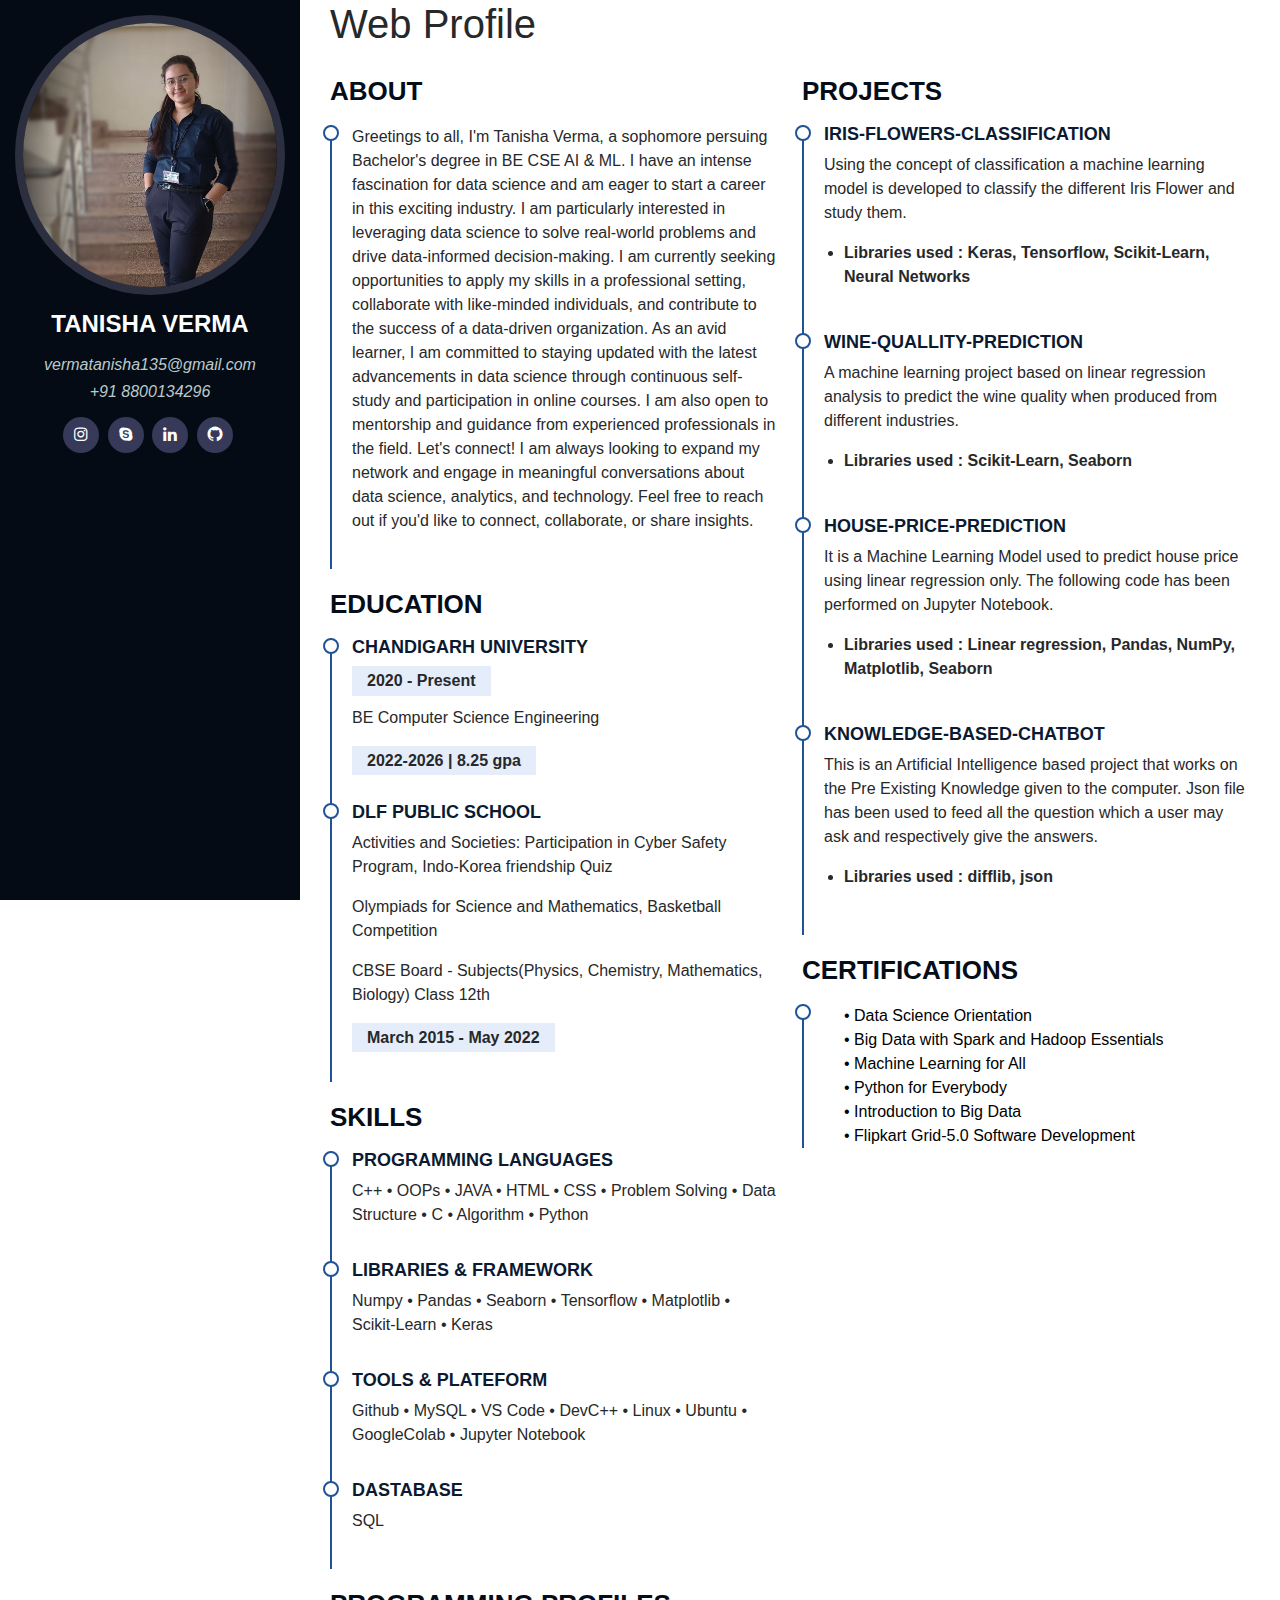
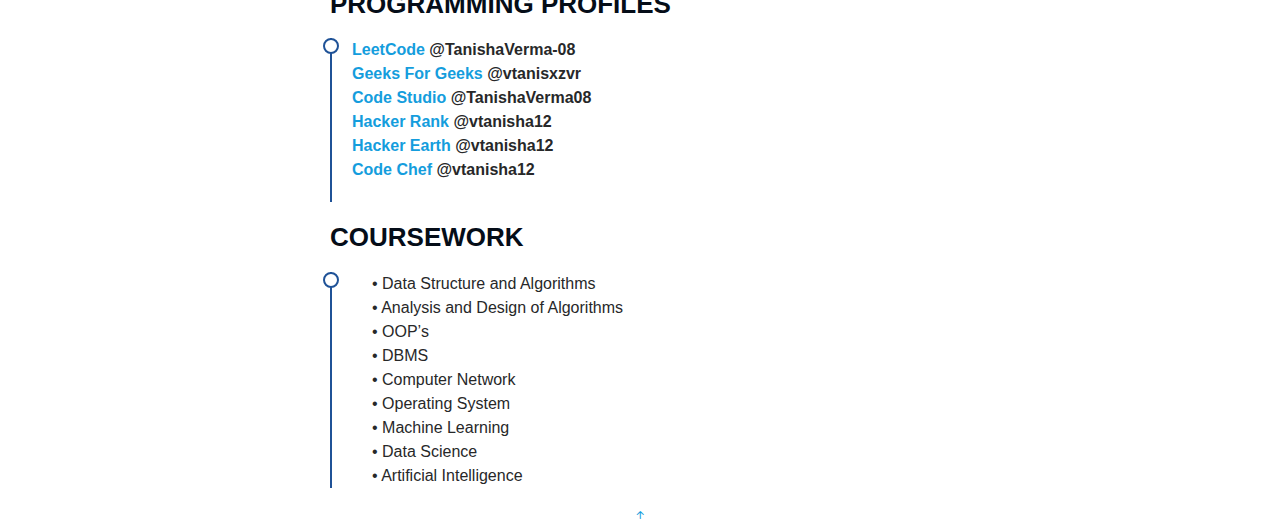
==== index.html @ 8ea4b79a "Update and rename ResumeNew.html to index.html" ====
<!DOCTYPE html>
<html oncontextmenu="return false" lang="en">

<head>
  <meta charset="utf-8">
  <meta content="width=device-width, initial-scale=1.0" name="viewport">

  <meta content="" name="description">
  <meta content="" name="keywords">

  
  <!-- <link rel="icon" href="D:\Programming Languages\VS Code\assets\img\logo.jpg"> -->

  <!-- Favicons -->
  <!-- <link href="D:\Programming Languages\VS Code\assets\img\apple-touch-icon.png" rel="apple-touch-icon"> -->

  <!-- Google Fonts -->
<!-- <link href="https://fonts.googleapis.com/css?family=Open+Sans:300,300i,400,400i,600,600i,700,700i|Raleway:300,300i,400,400i,500,500i,600,600i,700,700i|Poppins:300,300i,400,400i,500,500i,600,600i,700,700i" rel="stylesheet"> -->

<!-- Vendor CSS Files -->
<link href="vendor\aos" rel="stylesheet">
<link href="vendor\bootstrap\css\bootstrap.min.css" rel="stylesheet">
<link href="vendor\bootstrap-icons\bootstrap-icons.css" rel="stylesheet">
<link href="vendor\boxicons\css\boxicons.min.css" rel="stylesheet">
<link href="vendor\glightbox\css\glightbox.min.css" rel="stylesheet">
<link href="vendor\swiper\swiper-bundle.min.css" rel="stylesheet">


<!-- Template Main CSS File -->
<link href="ResumeStyle.css" rel="stylesheet"> 

</head>

<body>

   <!-- ======= Header ======= -->
   <header id="header">
    <div class="d-flex flex-column">
      <div class="profile">
        <img src="profile_img_2.jpg" alt="" class="img-fluid rounded-circle">
        <h1 class="text-light"><a href="ResumeNew.html">TANISHA VERMA</a></h1>
        <p>
          <i>
          <h6 style="color:rgb(188, 201, 203); text-align: center;"> vermatanisha135@gmail.com</h6>
          <h6 style="color:rgb(188, 201, 203); text-align: center;">+91 8800134296</h6>
          </i>
        </p>
        <div class="social-links mt-3 text-center">
          <a href="https://www.instagram.com/tiyaverma_2108/" class="instagram"><i class="bx bxl-instagram"></i></a>
          <a href="https://join.skype.com/invite/qaCmf4IYceJW" class="google-plus"><i class="bx bxl-skype"></i></a>
          <a href="https://www.linkedin.com/in/tanisha-verma08" class="linkedin"><i class="bx bxl-linkedin"></i></a>
          <a href="https://github.com/TanishaVerma-08" class="Github"><i class='bx bxl-github'></i></a>
        </div>
      </div>

      <nav id="navbar" class="nav-menu navbar">
      </nav><!-- .nav-menu -->
    </div>
  </header><!-- End Header -->

  <main id="main">

    <!-- ======= Resume Section ======= -->
    <section id="resume" class="resume">
      <div class="container" data-aos="fade-up">

        <div class="section-title">
          <h1>Web Profile</h1>
        </div>

        <div class="row">
          <div class="col-lg-6">
          <h3 class ="resume-title"> ABOUT</h3>
          <div class ="resume-item">
            <p> Greetings to all, 
              I'm Tanisha Verma, a sophomore persuing Bachelor's degree in BE CSE AI & ML. I have an intense fascination for data science and am eager to start a career in this exciting industry.
              I am particularly interested in leveraging data science to solve real-world problems and drive data-informed decision-making. I am currently seeking opportunities to apply my skills in a professional setting, collaborate with like-minded individuals, and contribute to the success of a data-driven organization.
              As an avid learner, I am committed to staying updated with the latest advancements in data science through continuous self-study and participation in online courses. I am also open to mentorship and guidance from experienced professionals in the field.
              Let's connect! I am always looking to expand my network and engage in meaningful conversations about data science, analytics, and technology. Feel free to reach out if you'd like to connect, collaborate, or share insights.
            </p>
        </div>
            <h3 class="resume-title">EDUCATION</h3>
            <div class="resume-item">
              <h4>CHANDIGARH UNIVERSITY</h4>
               <h5>2020 - Present</h5>
              <p>BE Computer Science Engineering</p>
              <h5>2022-2026 | <b> 8.25 gpa </b> </h5>
            </div>

            <div class="resume-item">
              <h4>DLF Public School</h4>
              <p>Activities and Societies: Participation in Cyber Safety Program, Indo-Korea friendship Quiz</p>
              <p> Olympiads for Science and Mathematics, Basketball Competition</p>
              <p>CBSE Board - Subjects(Physics, Chemistry, Mathematics, Biology) Class 12th</p>
              <h5>March 2015 - May 2022</h5>
            </div>            

            <h3 class="resume-title">SKILLS</h3>
            <div class="resume-item">
              <h4>PROGRAMMING LANGUAGES</h4>
              <p>C++ • OOPs • JAVA
                • HTML • CSS • Problem Solving •
                Data Structure • C • Algorithm • Python</p>
            </div>
            
            <div class="resume-item">
              <h4>LIBRARIES & FRAMEWORK</h4>
              <p>Numpy • Pandas • Seaborn • Tensorflow • Matplotlib • Scikit-Learn • Keras </p>
            </div>

            <div class="resume-item">
              <h4>TOOLS & PLATEFORM</h4>
              <p>Github • MySQL • VS Code • DevC++ • Linux
                • Ubuntu • GoogleColab • Jupyter Notebook</p>
            </div>

            <div class="resume-item">
              <h4>DASTABASE</h4>
              <p>SQL</p>
            </div>


            <h3 class="resume-title">PROGRAMMING PROFILES</h3>
            
            <div class="resume-item">
              <b><a href="https://leetcode.com/TanishaVerma-08/" target="_blank">LeetCode</a> <b>@TanishaVerma-08</b> <br>
              <a href="https://auth.geeksforgeeks.org/user/vtanisxzvr" target="_blank">Geeks For Geeks</a> <b>@vtanisxzvr</b> <br>
               <a href="https://www.codingninjas.com/studio/profile/4c2dd21c-95f3-4a44-a934-cec54bdbd00d" target="_blank">Code Studio</a> <b>@TanishaVerma08</b> <br>
             <!-- <<a href="https://www.interviewbit.com/profile/tanisha-verma-08" target="_blank">InterviewBit</a> <b> @tanisha-verma-08</b> <br>> -->
              <a href="https://www.hackerrank.com/vtanisha12" target="_blank">Hacker Rank</a> <b>@vtanisha12</b> <br>
              <a href="https://www.hackerearth.com/@vtanisha12" target="_blank">Hacker Earth</a> <b> @vtanisha12</b> <br>
             <a href="https://www.codechef.com/users/vtanisha12" target="_blank">Code Chef</a> <b> @vtanisha12</b> <br>
             <!-- <a href="https://workat.tech/profile/tanishaverma08" target="_blank">Work@tech</a> <b>@tanishaverma08</b> <br> -->
              </b>
            </div>
          

          
          <h3 class="resume-title">COURSEWORK</h3>
            <div class="resume-item">

              <ul>
                • Data Structure and Algorithms <br>
                • Analysis and Design of Algorithms <br>
                • OOP’s <br>
                • DBMS <br>
                • Computer Network <br>
                • Operating System <br>
                • Machine Learning <br>
                • Data Science <br>
                • Artificial Intelligence <br>
              </ul>
             </div> 
             </div>
          
          <div class="col-lg-6">
            <h3 class="resume-title">PROJECTS</h3>
            <div class="resume-item">
              <a href="https://github.com/TanishaVerma-08/Iris-Flowers-Classification" target="_blank"><h4>Iris-Flowers-Classification</h4></a>
              <p>Using the concept of classification a machine learning model is developed to classify the different Iris Flower and study them.</p>
              <ul>
                <li><b>Libraries used : Keras, Tensorflow, Scikit-Learn, Neural Networks </b></li>
                
              </ul>
              </p>
            </div>
          


            <div class="resume-item">
              <a href="https://github.com/TanishaVerma-08/Wine-Quallity-Prediction" target="_blank"><h4>Wine-Quallity-Prediction</h4></a>
              <p>A machine learning project based on linear regression analysis to predict the wine quality when produced from different industries.</p>             
              <ul>
                <li><b>Libraries used : Scikit-Learn, Seaborn </b></li>
              </ul>
              </p>
            </div>
            

            <div class="resume-item">
              <a href="https://github.com/TanishaVerma-08/House-Price-Prediction" target="_blank"><h4>House-Price-Prediction</h4></a>
              <p>It is a Machine Learning Model used to predict house price using linear regression only. The following code has been performed on Jupyter Notebook.</p>
              <ul>
                <li><b>Libraries used : Linear regression, Pandas, NumPy, Matplotlib, Seaborn </b></li>
              </ul>
              </p>
            </div>
          
            <div class="resume-item">
              <a href="https://github.com/TanishaVerma-08/Wine-Quallity-Prediction" target="_blank"><h4>Knowledge-based-ChatBot</h4></a>
              <p>This is an Artificial Intelligence based project that works on the Pre Existing Knowledge given to the computer. Json file has been used to feed all the question which a user may ask and respectively give the answers.</p>
              <ul>
                <li><b>Libraries used : difflib, json</b></li>
              </ul>
              </p>
            </div>


            <!-- <h3 class="resume-title">ACHIEVEMENTS</h3>
            <div class="resume-item">
              <ul>
                <li>Participation in "Flipkart Grid-5.0 Software Development"</li>
                <li>Performed experiments using AURDINO</li>
                <li>Participation in "AI FOR ALL"</li>
                <li>Microsoft Azure AI Fundamentals</li>


              </ul>
              
            </div> -->


            <h3 class="resume-title">CERTIFICATIONS</h3>
            <div class="resume-item">
              <ul>
                <a href="https://www.credly.com/badges/684b4357-c3d5-43ac-9e0f-6094db5c4e4e/public_url" target="_blank"><font color = 'black'> • Data Science Orientation</font> </a><br>
                <a href="https://www.credly.com/badges/3bd31a94-9a38-4d23-9ebe-ed245c64800b/public_url" target="_blank"><font color = 'black'> • Big Data with Spark and Hadoop Essentials</font> </a><br>
                <a href="https://drive.google.com/file/d/1z2v4hs3IQdkIHTKdqEhOQVdA8cR8aUiU/view" target="_blank"><font color = 'black'> • Machine Learning for All</font> </a><br>
                <a href="https://drive.google.com/file/d/1szcSOY1LjIH8iF8zfoTfekFBKn3vpcG2/view" target="_blank"><font color = 'black'> • Python for Everybody</font> </a><br>
                <a href="https://drive.google.com/file/d/1rw7PI_-65iMpZV1mpqgKE219Ta6iksoN/view" target="_blank"><font color = 'black'> • Introduction to Big Data</font> </a><br> 
                <a href="https://unstop.com/certificate-preview/9a939e5d-6a2d-42a0-b43d-f405d6e5eff7?utm_campaign=site-emails" target="_blank"><font color = 'black'> • Flipkart Grid-5.0 Software Development</font> </a><br> 
              </ul>
            </div>

          </div>
        </div>

      </div>
    </section><!-- End Resume Section -->

  </main><!-- End #main -->

  <!-- ======= Footer ======= 
  <footer id="footer">
    <div class="container">
      <div class="copyright">
        &copy; Copyright <strong><span>Codex Coder</span></strong>. All Rights Reserved
      </div>
      <div class="credits">
        <b>Designed by TANISHA VERMA</b>
      </div>
    </div>
  </footer> End  Footer -->

  <div id="preloader"></div>
  <a href="#" class="back-to-top d-flex align-items-center justify-content-center"><i
      class="bi bi-arrow-up-short"></i></a>

  <!-- Vendor JS Files -->
  <!-- <script src="D:\Programming Languages\VS Code\assets\vendor\purecounter\purecounter.js"></script>
  <script src="D:\Programming Languages\VS Code\assets\vendor\aos\aos.js"></script>
  <script src="D:\Programming Languages\VS Code\assets\vendor\bootstrap\js\bootstrap.bundle.min.js"></script>
  <script src="D:\Programming Languages\VS Code\assets\vendor\glightbox\js\glightbox.min.js"></script>
  <script src="D:\Programming Languages\VS Codeassets\vendor\isotope-layout\isotope.pkgd.min.js"></script>
  <script src="D:\Programming Languages\VS Code\assets\vendor\swiper\swiper-bundle.min.js"></script>
  <script src="D:\Programming Languages\VS Code\assets\vendor\waypoints\noframework.waypoints.js"></script>
  <script src="D:\Programming Languages\VS Code\assets\vendor\php-email-form\validate.js"></script>
  <script src="https://kit.fontawesome.com/yourcode.js" crossorigin="anonymous"></script> -->

  

  <!-- Template Main JS File -->
  <!-- <script src="D:\Programming Languages\VS Code\iPortfolio\assets\main.js"></script> -->

</body>

</html>
---- ResumeStyle.css ----
/*--------------------------------------------------------------
# Resume
--------------------------------------------------------------*/
body {
    font-family: "Open Sans", sans-serif;
    color: #272829;
  }
  
  a {
    color: #149ddd;
    text-decoration: none;
  }
  
  a:hover {
    color: #37b3ed;
    text-decoration: none;
  }
  
  h1,
  h2,
  h3,
  h4,
  h5,
  h6 {
    font-family: "Raleway", sans-serif;
  }
  
.resume .resume-title {
  font-size: 26px;
  font-weight: 700;
  margin-top: 20px;
  margin-bottom: 20px;
  color: #050d18;
}

.resume .resume-item {
  padding: 0 0 20px 20px;
  margin-top: -2px;
  border-left: 2px solid #1f5297;
  position: relative;
}

.resume .resume-item h4 {
  line-height: 18px;
  font-size: 18px;
  font-weight: 600;
  text-transform: uppercase;
  font-family: "Poppins", sans-serif;
  color: #0b1a31;
  margin-bottom: 10px;
}

.resume .resume-item h5 {
  font-size: 16px;
  background: #e4edf9;
  padding: 5px 15px;
  display: inline-block;
  font-weight: 600;
  margin-bottom: 10px;
}

.resume .resume-item ul {
  padding-left: 20px;
}

.resume .resume-item ul li {
  padding-bottom: 10px;
}

.resume .resume-item:last-child {
  padding-bottom: 0;
}

.resume .resume-item::before {
  content: "";
  position: absolute;
  width: 16px;
  height: 16px;
  border-radius: 50px;
  left: -9px;
  top: 0;
  background: #fff;
  border: 2px solid #1f5297;
}
/*--------------------------------------------------------------
# Footer
--------------------------------------------------------------*/
#footer {
  background: #e9e8e6;
  padding: 30px 0;
  color: #222222;
  font-size: 14px;
  text-align: center;
}
#footer .credits {
  padding-top: 5px;
  font-size: 13px;
}
#footer .credits a {
  color: #a834b7;
}
/*--------------------------------------------------------------
# Header
--------------------------------------------------------------*/
#header {
  position: fixed;
  top: 0;
  left: 0;
  bottom: 0;
  width: 300px;
  transition: all ease-in-out 0.5s;
  z-index: 9997;
  transition: all 0.5s;
  padding: 0 15px;
  background: #040b14;
  overflow-y: auto;
}

#header .profile img {
  margin: 15px auto;
  display: block;
  height: 280px;
  width: 400px;
  border: 8px solid #2c2f3f;
}

#header .profile h1 {
  font-size: 24px;
  margin: 0;
  padding: 0;
  font-weight: 600;
  -moz-text-align-last: center;
  text-align-last: center;
  font-family: "Poppins", sans-serif;
}

#header .profile h1 a,
#header .profile h1 a:hover {
  color: #fff;
  text-decoration: none;
}

#header .profile .social-links a {
  font-size: 18px;
  display: inline-block;
  background: #363a58;
  color: #fff;
  line-height: 1;
  padding: 8px 0;
  margin-right: 4px;
  border-radius: 50%;
  text-align: center;
  width: 36px;
  height: 36px;
  transition: 0.3s;
}

#header .profile .social-links a:hover {
  background: #149ddd;
  color: #fff;
  text-decoration: none;
}

#main {
  margin-left: 300px;
}

.container,
.container-fluid {
  padding-left: 30px;
  padding-right: 30px;
}

@media (max-width: 1199px) {
  #header {
    left: -300px;
  }

  #main {
    margin-left: 0;
  }

  .container,
  .container-fluid {
    padding-left: 12px;
    padding-right: 12px;
  }
}

/*--------------------------------------------------------------
# Header Social Links
--------------------------------------------------------------*/
.header-social-links {
  padding-right: 15px;
}
.header-social-links a {
  color: #6f6f6f;
  padding-left: 6px;
  display: inline-block;
  line-height: 0px;
  transition: 0.3s;
  font-size: 16px;
}
.header-social-links a:hover {
  color: #872fc2;
}

/**
* Desktop Navigation 
*/
.navbar {
  padding: 0;
}
.navbar ul {
  margin: 0;
  padding: 0;
  display: flex;
  list-style: none;
  align-items: center;
}
.navbar li {
  position: relative;
  padding: 10px 0 10px 28px;
}
.navbar a, .navbar a:focus {
  display: flex;
  align-items: center;
  justify-content: space-between;
  font-family: "Raleway", sans-serif;
  font-size: 15px;
  font-weight: 600;
  color: #888888;
  white-space: nowrap;
  transition: 0.3s;
  position: relative;
}
.navbar a i, .navbar a:focus i {
  font-size: 12px;
  line-height: 0;
  margin-left: 5px;
}
.navbar > ul > li > a:before {
  content: "";
  position: absolute;
  width: 0;
  height: 2px;
  bottom: -5px;
  left: 0;
  background-color: #9d34b7;
  visibility: hidden;
  width: 0px;
  transition: all 0.3s ease-in-out 0s;
}
.navbar a:hover:before, .navbar li:hover > a:before, .navbar .active:before {
  visibility: visible;
  width: 25px;
}
.navbar a:hover, .navbar .active, .navbar .active:focus, .navbar li:hover > a {
  color: #222222;
}
.navbar .dropdown ul {
  display: block;
  position: absolute;
  left: 14px;
  top: calc(100% + 30px);
  margin: 0;
  padding: 10px 0;
  z-index: 99;
  opacity: 0;
  visibility: hidden;
  background: #fff;
  box-shadow: 0px 0px 30px rgba(127, 137, 161, 0.25);
  transition: 0.3s;
  border-radius: 4px;
}
.navbar .dropdown ul li {
  min-width: 200px;
  padding: 0;
}
.navbar .dropdown ul a {
  padding: 10px 20px;
  font-size: 15px;
  text-transform: none;
  font-weight: 600;
}
.navbar .dropdown ul a i {
  font-size: 12px;
}
.navbar .dropdown ul a:hover, .navbar .dropdown ul .active:hover, .navbar .dropdown ul li:hover > a {
  color: #9c21bb;
}
.navbar .dropdown:hover > ul {
  opacity: 1;
  top: 100%;
  visibility: visible;
}
.navbar .dropdown .dropdown ul {
  top: 0;
  left: calc(100% - 30px);
  visibility: hidden;
}
.navbar .dropdown .dropdown:hover > ul {
  opacity: 1;
  top: 0;
  left: 100%;
  visibility: visible;
}
@media (max-width: 1366px) {
  .navbar .dropdown .dropdown ul {
    left: -90%;
  }
  .navbar .dropdown .dropdown:hover > ul {
    left: -100%;
  }
}
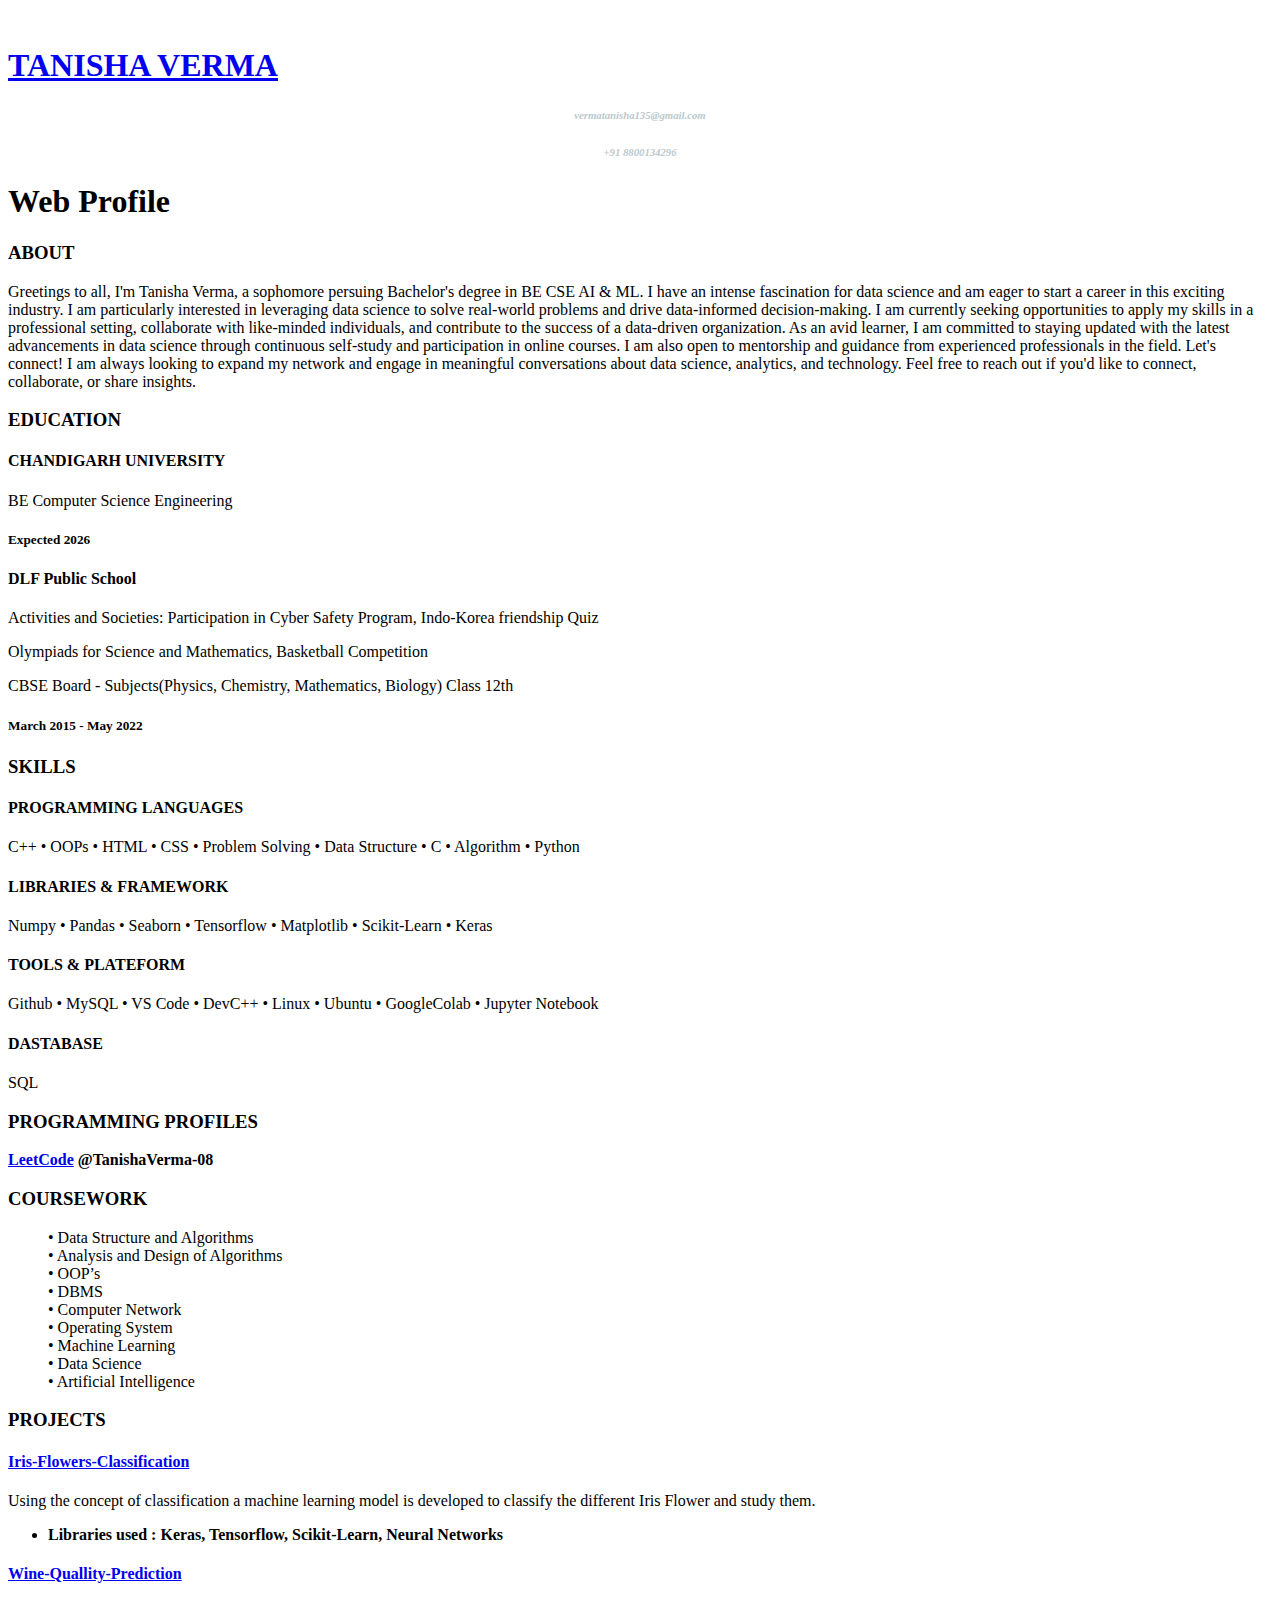
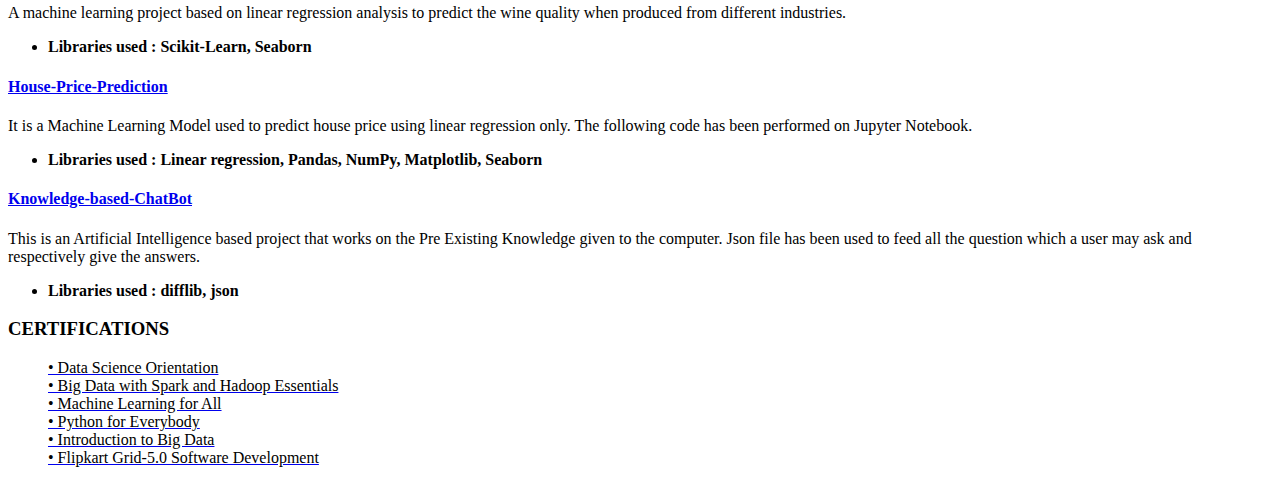
==== commit 2e6289c6: "Update index.html" ====
--- a/index.html
+++ b/index.html
@@ -18,16 +18,16 @@
 <!-- <link href="https://fonts.googleapis.com/css?family=Open+Sans:300,300i,400,400i,600,600i,700,700i|Raleway:300,300i,400,400i,500,500i,600,600i,700,700i|Poppins:300,300i,400,400i,500,500i,600,600i,700,700i" rel="stylesheet"> -->
 
 <!-- Vendor CSS Files -->
-<link href="vendor\aos" rel="stylesheet">
-<link href="vendor\bootstrap\css\bootstrap.min.css" rel="stylesheet">
-<link href="vendor\bootstrap-icons\bootstrap-icons.css" rel="stylesheet">
-<link href="vendor\boxicons\css\boxicons.min.css" rel="stylesheet">
-<link href="vendor\glightbox\css\glightbox.min.css" rel="stylesheet">
-<link href="vendor\swiper\swiper-bundle.min.css" rel="stylesheet">
+<link href="D:\Programming Languages\VS Code\iProfile\vendor\aos" rel="stylesheet">
+<link href="D:\Programming Languages\VS Code\iProfile\vendor\bootstrap\css\bootstrap.min.css" rel="stylesheet">
+<link href="D:\Programming Languages\VS Code\iProfile\vendor\bootstrap-icons\bootstrap-icons.css" rel="stylesheet">
+<link href="D:\Programming Languages\VS Code\iProfile\vendor\boxicons\css\boxicons.min.css" rel="stylesheet">
+<link href="D:\Programming Languages\VS Code\iProfile\vendor\glightbox\css\glightbox.min.css" rel="stylesheet">
+<link href="D:\Programming Languages\VS Code\iProfile\vendor\swiper\swiper-bundle.min.css" rel="stylesheet">
 
 
 <!-- Template Main CSS File -->
-<link href="ResumeStyle.css" rel="stylesheet"> 
+<link href="D:\Programming Languages\VS Code\iProfile\ResumeStyle.css" rel="stylesheet"> 
 
 </head>
 
@@ -37,7 +37,7 @@
    <header id="header">
     <div class="d-flex flex-column">
       <div class="profile">
-        <img src="profile_img_2.jpg" alt="" class="img-fluid rounded-circle">
+        <img src="D:\Programming Languages\VS Code\iProfile\profile_img_2.jpg" alt="" class="img-fluid rounded-circle">
         <h1 class="text-light"><a href="ResumeNew.html">TANISHA VERMA</a></h1>
         <p>
           <i>
@@ -82,9 +82,9 @@
             <h3 class="resume-title">EDUCATION</h3>
             <div class="resume-item">
               <h4>CHANDIGARH UNIVERSITY</h4>
-               <h5>2020 - Present</h5>
+              <!-- <h5>2020 - 2024</h5> -->
               <p>BE Computer Science Engineering</p>
-              <h5>2022-2026 | <b> 8.25 gpa </b> </h5>
+              <h5>Expected 2026 <!--| <b>(To be mentioned GRADE )</b> --> </h5>
             </div>
 
             <div class="resume-item">
@@ -98,8 +98,7 @@
             <h3 class="resume-title">SKILLS</h3>
             <div class="resume-item">
               <h4>PROGRAMMING LANGUAGES</h4>
-              <p>C++ • OOPs • JAVA
-                • HTML • CSS • Problem Solving •
+              <p>C++ • OOPs • HTML • CSS • Problem Solving •
                 Data Structure • C • Algorithm • Python</p>
             </div>
             
@@ -124,12 +123,12 @@
             
             <div class="resume-item">
               <b><a href="https://leetcode.com/TanishaVerma-08/" target="_blank">LeetCode</a> <b>@TanishaVerma-08</b> <br>
-              <a href="https://auth.geeksforgeeks.org/user/vtanisxzvr" target="_blank">Geeks For Geeks</a> <b>@vtanisxzvr</b> <br>
-               <a href="https://www.codingninjas.com/studio/profile/4c2dd21c-95f3-4a44-a934-cec54bdbd00d" target="_blank">Code Studio</a> <b>@TanishaVerma08</b> <br>
-             <!-- <<a href="https://www.interviewbit.com/profile/tanisha-verma-08" target="_blank">InterviewBit</a> <b> @tanisha-verma-08</b> <br>> -->
-              <a href="https://www.hackerrank.com/vtanisha12" target="_blank">Hacker Rank</a> <b>@vtanisha12</b> <br>
-              <a href="https://www.hackerearth.com/@vtanisha12" target="_blank">Hacker Earth</a> <b> @vtanisha12</b> <br>
-             <a href="https://www.codechef.com/users/vtanisha12" target="_blank">Code Chef</a> <b> @vtanisha12</b> <br>
+              <!-- <a href="https://auth.geeksforgeeks.org/user/vtanisxzvr" target="_blank">Geeks For Geeks</a> <b>@vtanisxzvr</b> <br> -->
+              <!-- <a href="https://www.codingninjas.com/studio/profile/4c2dd21c-95f3-4a44-a934-cec54bdbd00d" target="_blank">Code Studio</a> <b>@TanishaVerma08</b> <br>-->
+             <!-- <a href="https://www.interviewbit.com/profile/tanisha-verma-08" target="_blank">InterviewBit</a> <b> @tanisha-verma-08</b> <br>> -->
+              <!-- <a href="https://www.hackerrank.com/vtanisha12" target="_blank">Hacker Rank</a> <b>@vtanisha12</b> <br> -->
+              <!-- <a href="https://www.hackerearth.com/@vtanisha12" target="_blank">Hacker Earth</a> <b> @vtanisha12</b> <br> -->
+            <!-- <a href="https://www.codechef.com/users/vtanisha12" target="_blank">Code Chef</a> <b> @vtanisha12</b> <br> -->
              <!-- <a href="https://workat.tech/profile/tanishaverma08" target="_blank">Work@tech</a> <b>@tanishaverma08</b> <br> -->
               </b>
             </div>
